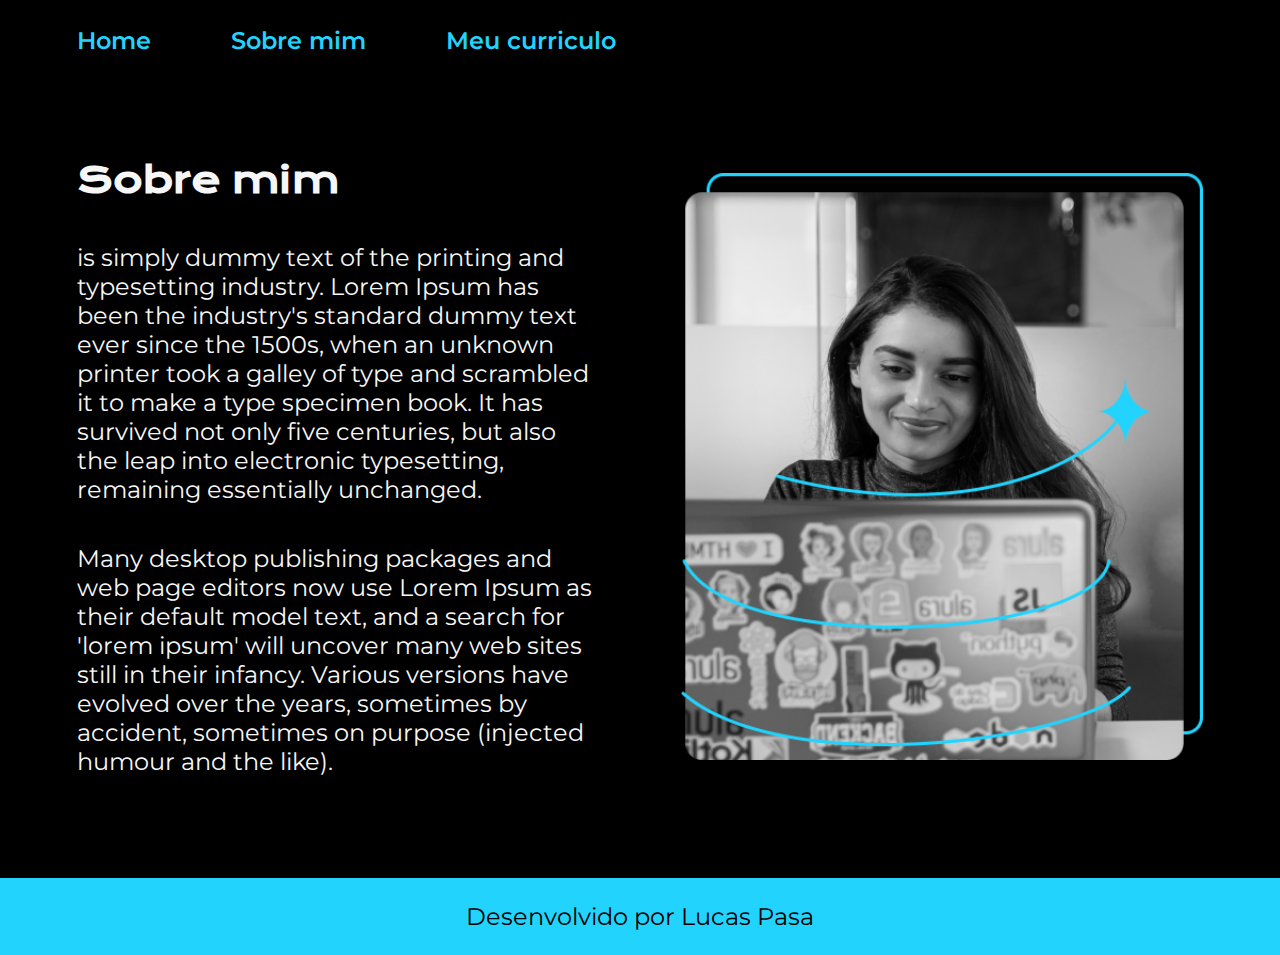
==== about.html @ c178366a "primeiro portfolio" ====
<!DOCTYPE html>
<html lang="pt-br">
<head>
    <meta charset="UTF-8">
    <meta http-equiv="X-UA-Compatible" content="IE=edge">
    <meta name="viewport" content="width=device-width, initial-scale=1.0">
    <title>Sobre mim</title>
    <link rel="stylesheet" href="./style/style.css">
</head>
<body>
    <header class="cabecalho">
        <nav class="cabecalho__menu">
            <a class="cabecalho__menu__link" href="index.html">Home</a>
            <a class="cabecalho__menu__link" href="about.html">Sobre mim</a>
            <a class="cabecalho__menu__link" href="curriculo.html">Meu curriculo</a>
        </nav>
    </header>
    <main class="apresentacao">
        <section class="apresentacao__conteudo">
            <h1 class="apresentacao__conteudo__titulo">Sobre mim</h1>
            <p class="apresentacao__conteudo__texto"> is simply dummy text of the printing and typesetting industry. Lorem Ipsum has been the industry's standard dummy text ever since the 1500s, when an unknown printer took a galley of type and scrambled it to make a type specimen book. It has survived not only five centuries, but also the leap into electronic typesetting, remaining essentially unchanged.</p>
            <p class="apresentacao__conteudo__texto">Many desktop publishing packages and web page editors now use Lorem Ipsum as their default model text, and a search for 'lorem ipsum' will uncover many web sites still in their infancy. Various versions have evolved over the years, sometimes by accident, sometimes on purpose (injected humour and the like).</p>
        </section>
        <img class="imagem__mulher" src="/assets/Imagem.png" alt="Foto da Joana Santos programando">
    </main>
    <footer class="rodape">
        <p>Desenvolvido por Lucas Pasa</p>
    </footer>
</body>
</html>
---- style/style.css ----
@import url('https://fonts.googleapis.com/css2?family=Krona+One&family=Montserrat&display=swap');

 
*{
    margin: 0;
    padding: 0;
}

:root{
    --cor-principal: #000000; 
    --cor-secundaria: #f6f6f6;
    --cor-terciaria: #22D4FD;
    --cor-hover: #181818;

    --fonte-primaria: 'Krona One', sans-serif;
    --fonte-secundaria: 'Montserrat', sans-serif;
}

body{
    box-sizing: border-box;
    background-color: var(--cor-principal);
    color: var(--cor-secundaria);

}

.cabecalho{
    padding: 2% 0 0 6%;
}

.cabecalho__menu{
    display: flex;
    gap: 80px;
}

.cabecalho__menu__link{
    font-family: var(--fonte-secundaria);
    font-size: 1.5rem;
    font-weight: 600;
    color: var(--cor-terciaria);
    text-decoration: none;
}

.apresentacao{
    padding: 8% 6%;
    display: flex;
    align-items: center;
    justify-content: space-between;
    gap: 82px
}
.apresentacao__conteudo{
    font-size: 2.12rem;
    width: 50%;
    display: flex;
    flex-direction: column;
    gap: 40px;
}

.apresentacao__conteudo__titulo{
    font-size: 2.25rem;
    font-family: var(--fonte-primaria);
}

.titulo-destaque{
    color: var(--cor-terciaria);
}

.apresentacao__conteudo__texto{
    font-size: 1.5rem;
    font-family: var(--fonte-secundaria);
}

.apresentacao__links{
    display: flex;
    justify-content: space-between;
    flex-direction:column;
    align-items: center;
    gap: 20px;
}

.texto_antes_do_botao{
    font-family:var(--fonte-primaria);
    font-weight: 400;
    font-size: 1.5rem;
}

.apresentacao__links__link{
    display: flex;
    justify-content: center;
    gap: 16px;
    width: 50%;
    text-align: center;
    border-radius: 8px;
    font-size: 1.5rem;
    font-weight: 600;
    padding: 21.5px 0;
    text-decoration: none;
    color: var(--cor-secundaria);
    border: 2px solid var(--cor-terciaria);
    font-family: var(--fonte-secundaria);
}

.apresentacao__links__link:hover{
    background-color: var(--cor-hover);
    font-size: 1.62rem;
}

.imagem__mulher{
    width: 50%;

}

.rodape {
    color: var(--cor-principal);
    background-color: var(--cor-terciaria);
    font-size: 1.5rem;
    font-family: var(--fonte-secundaria);
    font-weight: 400;
    text-align: center;
    padding: 24px;  
}

@media(max-width: 1200px){
    .cabecalho{
        padding: 10%;
    }

    .cabecalho__menu{
        justify-content: center;
    }
    
    .apresentacao {
        flex-direction: column-reverse;
        padding: 5%;
    }

    .apresentacao__conteudo{
        width: auto;
    }
}
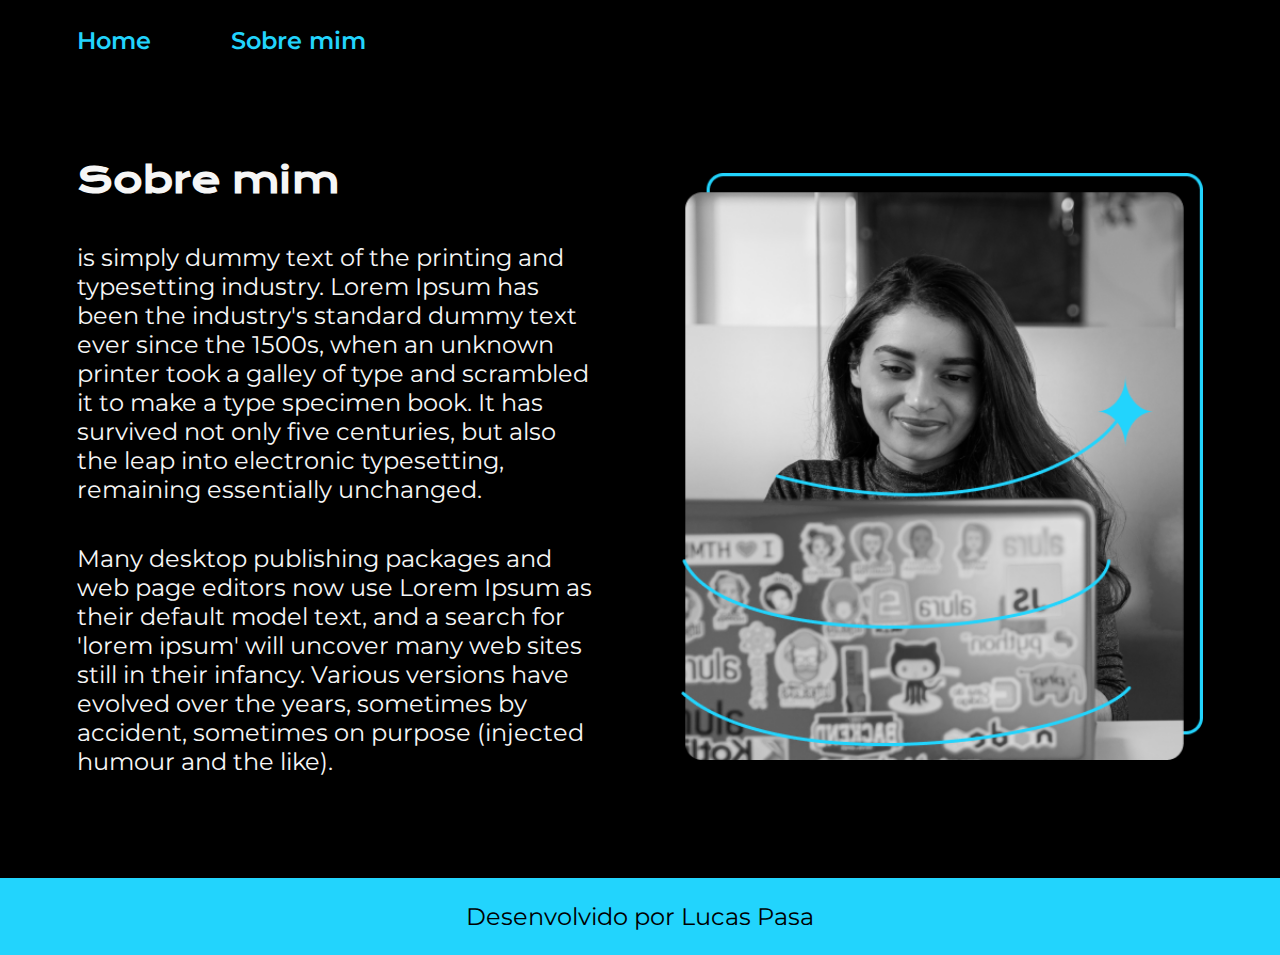
==== commit 7556327f: "Update about.html" ====
--- a/about.html
+++ b/about.html
@@ -12,7 +12,6 @@
         <nav class="cabecalho__menu">
             <a class="cabecalho__menu__link" href="index.html">Home</a>
             <a class="cabecalho__menu__link" href="about.html">Sobre mim</a>
-            <a class="cabecalho__menu__link" href="curriculo.html">Meu curriculo</a>
         </nav>
     </header>
     <main class="apresentacao">
@@ -27,4 +26,4 @@
         <p>Desenvolvido por Lucas Pasa</p>
     </footer>
 </body>
-</html>+</html>
